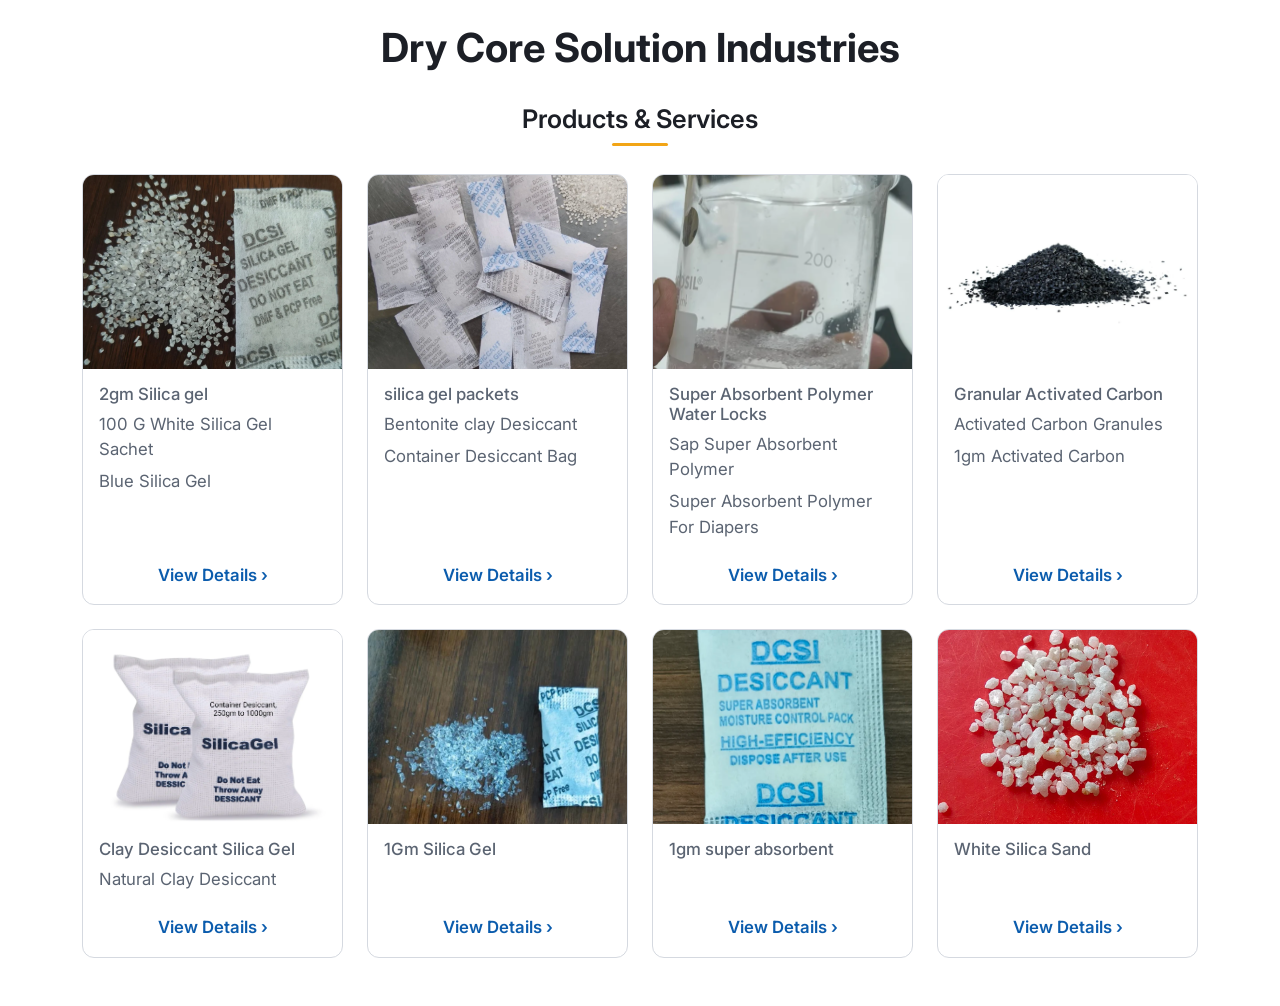
==== index.html @ 07a80e80 "full web" ====
<!DOCTYPE html>
<html lang="en">
<head>
  <meta charset="utf-8">
  <meta name="viewport" content="width=device-width, initial-scale=1">
  <title>Dry Core Solution Industries | Products &amp; Services</title>
  <meta name="description" content="Silica gel, super absorbent polymer, activated carbon and clay desiccant products from Dry Core Solution Industries.">
  <link rel="preconnect" href="https://fonts.googleapis.com"><link rel="preconnect" href="https://fonts.gstatic.com" crossorigin>
  <link href="https://fonts.googleapis.com/css2?family=Inter:wght@400;500;600;700&display=swap" rel="stylesheet">
  <link href="https://cdn.jsdelivr.net/npm/bootstrap@5.3.3/dist/css/bootstrap.min.css" rel="stylesheet">
  <link href="css/style.css" rel="stylesheet">
</head>
<body>
  <a class="visually-hidden-focusable skip-link" href="#products">Skip to products</a>
  <!-- Company name (simple centered heading, no navbar/header) -->
  <h1 class="company-name">Dry Core Solution Industries</h1>

  <main class="container pb-5">
    <section aria-labelledby="products-heading">
      <h2 id="products-heading" class="section-title">Products &amp; Services</h2>
      <!-- Product grid: 1 col mobile, 2 tablet, 3 laptop, 4 large desktop. Works without JavaScript. -->
      <div class="row g-3 g-md-4" id="products">
        <div class="col-12 col-sm-6 col-lg-4 col-xl-3">
          <article class="product-card h-100">
            <a class="product-card__media product-card__media--cover" href="product.html?id=1" tabindex="-1" aria-hidden="true">
              <img src="images/silica-gel-2gm.png" alt="2gm silica gel crystals beside a printed DCSI desiccant pouch" loading="lazy" width="800" height="600">
            </a>
            <div class="product-card__body">
              <h3 class="product-card__title">2gm Silica gel</h3>
              <ul class="card-also list-unstyled mb-0"><li>100 G White Silica Gel Sachet</li><li>Blue Silica Gel</li></ul>
              <a class="product-card__link" href="product.html?id=1">View Details <span aria-hidden="true">&rsaquo;</span><span class="visually-hidden"> of 2gm Silica gel</span></a>
            </div>
          </article>
        </div>
        <div class="col-12 col-sm-6 col-lg-4 col-xl-3">
          <article class="product-card h-100">
            <a class="product-card__media product-card__media--cover" href="product.html?id=2" tabindex="-1" aria-hidden="true">
              <img src="images/silica-gel-packets.png" alt="Pile of 1gm to 10gm non-woven silica gel desiccant packets" loading="lazy" width="800" height="600">
            </a>
            <div class="product-card__body">
              <h3 class="product-card__title">silica gel packets</h3>
              <ul class="card-also list-unstyled mb-0"><li>Bentonite clay Desiccant</li><li>Container Desiccant Bag</li></ul>
              <a class="product-card__link" href="product.html?id=2">View Details <span aria-hidden="true">&rsaquo;</span><span class="visually-hidden"> of silica gel packets</span></a>
            </div>
          </article>
        </div>
        <div class="col-12 col-sm-6 col-lg-4 col-xl-3">
          <article class="product-card h-100">
            <a class="product-card__media product-card__media--cover" href="product.html?id=3" tabindex="-1" aria-hidden="true">
              <img src="images/super-absorbent-polymer.png" alt="Beaker showing super absorbent polymer powder turning into gel" loading="lazy" width="800" height="600">
            </a>
            <div class="product-card__body">
              <h3 class="product-card__title">Super Absorbent Polymer Water Locks</h3>
              <ul class="card-also list-unstyled mb-0"><li>Sap Super Absorbent Polymer</li><li>Super Absorbent Polymer For Diapers</li></ul>
              <a class="product-card__link" href="product.html?id=3">View Details <span aria-hidden="true">&rsaquo;</span><span class="visually-hidden"> of Super Absorbent Polymer Water Locks</span></a>
            </div>
          </article>
        </div>
        <div class="col-12 col-sm-6 col-lg-4 col-xl-3">
          <article class="product-card h-100">
            <a class="product-card__media product-card__media--contain" href="product.html?id=4" tabindex="-1" aria-hidden="true">
              <img src="images/granular-activated-carbon.png" alt="Heap of black granular activated carbon" loading="lazy" width="800" height="600">
            </a>
            <div class="product-card__body">
              <h3 class="product-card__title">Granular Activated Carbon</h3>
              <ul class="card-also list-unstyled mb-0"><li>Activated Carbon Granules</li><li>1gm Activated Carbon</li></ul>
              <a class="product-card__link" href="product.html?id=4">View Details <span aria-hidden="true">&rsaquo;</span><span class="visually-hidden"> of Granular Activated Carbon</span></a>
            </div>
          </article>
        </div>
        <div class="col-12 col-sm-6 col-lg-4 col-xl-3">
          <article class="product-card h-100">
            <a class="product-card__media product-card__media--contain" href="product.html?id=5" tabindex="-1" aria-hidden="true">
              <img src="images/clay-desiccant-silica-gel.png" alt="Two white 250gm to 1000gm silica gel container desiccant bags" loading="lazy" width="800" height="600">
            </a>
            <div class="product-card__body">
              <h3 class="product-card__title">Clay Desiccant Silica Gel</h3>
              <ul class="card-also list-unstyled mb-0"><li>Natural Clay Desiccant</li></ul>
              <a class="product-card__link" href="product.html?id=5">View Details <span aria-hidden="true">&rsaquo;</span><span class="visually-hidden"> of Clay Desiccant Silica Gel</span></a>
            </div>
          </article>
        </div>
        <div class="col-12 col-sm-6 col-lg-4 col-xl-3">
          <article class="product-card h-100">
            <a class="product-card__media product-card__media--cover" href="product.html?id=6" tabindex="-1" aria-hidden="true">
              <img src="images/silica-gel-1gm.png" alt="1gm silica gel crystals beside a printed desiccant pouch" loading="lazy" width="800" height="600">
            </a>
            <div class="product-card__body">
              <h3 class="product-card__title">1Gm Silica Gel</h3>
              
              <a class="product-card__link" href="product.html?id=6">View Details <span aria-hidden="true">&rsaquo;</span><span class="visually-hidden"> of 1Gm Silica Gel</span></a>
            </div>
          </article>
        </div>
        <div class="col-12 col-sm-6 col-lg-4 col-xl-3">
          <article class="product-card h-100">
            <a class="product-card__media product-card__media--cover" href="product.html?id=7" tabindex="-1" aria-hidden="true">
              <img src="images/super-absorbent-1gm.png" alt="1gm blue-printed DCSI super absorbent desiccant pouch" loading="lazy" width="800" height="600">
            </a>
            <div class="product-card__body">
              <h3 class="product-card__title">1gm super absorbent</h3>
              
              <a class="product-card__link" href="product.html?id=7">View Details <span aria-hidden="true">&rsaquo;</span><span class="visually-hidden"> of 1gm super absorbent</span></a>
            </div>
          </article>
        </div>
        <div class="col-12 col-sm-6 col-lg-4 col-xl-3">
          <article class="product-card h-100">
            <a class="product-card__media product-card__media--cover" href="product.html?id=8" tabindex="-1" aria-hidden="true">
              <img src="images/white-silica-sand.png" alt="Pile of white silica sand grains on a red surface" loading="lazy" width="800" height="600">
            </a>
            <div class="product-card__body">
              <h3 class="product-card__title">White Silica Sand</h3>
              
              <a class="product-card__link" href="product.html?id=8">View Details <span aria-hidden="true">&rsaquo;</span><span class="visually-hidden"> of White Silica Sand</span></a>
            </div>
          </article>
        </div>
      </div>
    </section>
  </main>
  <script src="https://cdn.jsdelivr.net/npm/bootstrap@5.3.3/dist/js/bootstrap.bundle.min.js"></script>
  <script src="js/script.js"></script>
</body>
</html>
---- css/style.css ----
/* ===== 1. Tokens ===== */
:root{
  --brand:#0b3c5d; --brand-dark:#082b43; --accent:#f2a516; --accent-dark:#d98f08; --link:#0b5cad;
  --ink:#1c1f26; --muted:#5b6472; --line:#d5d9e0; --bg:#fff;
  --radius:.75rem;
  --fs-company:clamp(1.5rem,1.1rem + 2.2vw,2.5rem);
  --fs-title:clamp(1.4rem,1.1rem + 1.4vw,2rem);
  --fs-body:clamp(.95rem,.9rem + .25vw,1.05rem);
}
/* ===== 2. Base ===== */
html{-webkit-text-size-adjust:100%}
body{font-family:"Inter",system-ui,-apple-system,"Segoe UI",Roboto,Arial,sans-serif;color:var(--ink);background:var(--bg);font-size:var(--fs-body);overflow-x:hidden}
img{max-width:100%;height:auto}
a:focus-visible,.btn:focus-visible{outline:3px solid var(--accent);outline-offset:3px}
.skip-link{position:absolute;left:.5rem;top:.5rem;z-index:10;background:#fff;padding:.5rem 1rem}
/* ===== 3. Company name (top, centered, not a navbar) ===== */
.company-name{font-size:var(--fs-company);font-weight:700;text-align:center;margin:0;padding:1.5rem 1rem 1rem;line-height:1.2;overflow-wrap:anywhere}
.section-title{font-size:clamp(1.15rem,1rem + .8vw,1.6rem);font-weight:600;text-align:center;margin:1rem 0 1.75rem}
.section-title::after{content:"";display:block;width:3.5rem;height:.2rem;margin:.5rem auto 0;background:var(--accent);border-radius:2px}
/* ===== 4. Listing cards ===== */
.product-card{display:flex;flex-direction:column;border:1px solid var(--line);border-radius:var(--radius);overflow:hidden;background:#fff}
.product-card__media{display:block;aspect-ratio:4/3;background:#fff;overflow:hidden}
.product-card__media img{width:100%;height:100%;display:block}
.product-card__media--cover img{object-fit:cover}
.product-card__media--contain img{object-fit:contain}
.product-card__body{display:flex;flex-direction:column;flex:1;padding:.9rem 1rem 1rem}
.product-card__title{font-size:1.05rem;font-weight:500;color:var(--muted);margin:0 0 .5rem;overflow-wrap:anywhere}
.card-also{color:var(--muted);font-size:1.05rem}
.card-also li{margin-bottom:.45rem;overflow-wrap:anywhere}
.product-card__link{margin-top:auto;padding-top:1rem;text-align:center;color:var(--link);font-weight:600;text-decoration:none}
.product-card__link:hover{text-decoration:underline}
/* ===== 5. Detail page ===== */
.back-link{display:inline-block;margin:.5rem 0 1.25rem;color:var(--link);font-weight:600;text-decoration:none}
.back-link:hover{text-decoration:underline}
.detail-media{border:1px solid var(--line);border-radius:var(--radius);padding:1rem;display:flex;justify-content:center;align-items:center;background:#fff}
.detail-media img{width:100%;max-width:34rem;max-height:32rem;object-fit:contain;display:block;margin:0 auto}
.detail-title{font-size:var(--fs-title);font-weight:700;margin:0 0 .25rem;overflow-wrap:anywhere}
.price-line{margin:0 0 .5rem}
.price{font-size:1.6rem;font-weight:600}
.unit{color:var(--muted);font-size:.95rem}
.latest-price{margin-left:.75rem;color:var(--link);font-weight:500}
.moq{color:var(--muted);margin-bottom:.75rem}.moq strong{color:var(--ink)}
.spec-wrap{border:1px solid var(--line);border-radius:.4rem}
.spec-table th,.spec-table td{padding:.8rem 1rem;vertical-align:top;border-color:var(--line)}
.spec-table th{width:42%;color:var(--muted);font-weight:500;background:transparent}
.spec-table td{font-weight:600;overflow-wrap:anywhere}
.detail-desc{color:var(--muted);margin:1rem 0 1.25rem}
.interested{color:var(--muted)}
/* ===== 6. Buttons (pill shaped, navy + amber) ===== */
.btn-call,.btn-quote,.btn-photos{display:inline-flex;align-items:center;justify-content:center;gap:.5rem;font-weight:600;border-radius:999px;padding:.7rem 1.6rem;border:2px solid transparent;transition:background-color .15s,color .15s,transform .15s}
.btn-call{background:var(--brand);color:#fff;box-shadow:0 .4rem 1rem rgba(11,60,93,.25)}
.btn-call:hover,.btn-call:focus{background:var(--brand-dark);color:#fff;transform:translateY(-1px)}
.btn-quote{background:var(--accent);color:#1c1f26}
.btn-quote:hover,.btn-quote:focus{background:var(--accent-dark);color:#1c1f26}
.btn-photos{background:#fff;color:var(--brand);border-color:var(--brand);padding:.55rem 1.3rem}
.btn-photos:hover,.btn-photos:focus{background:var(--brand);color:#fff}
.cta-row{display:flex;flex-wrap:wrap;gap:.75rem;justify-content:center}
/* ===== 7. Responsive tweaks ===== */
@media (max-width:575.98px){
  .spec-table th,.spec-table td{padding:.65rem .75rem}
  .spec-table th{width:45%}
  .cta-row .btn{flex:1 1 100%;justify-content:center}
  .latest-price{display:inline-block;margin:.25rem 0 0}
}
@media (min-width:992px){.cta-row{justify-content:flex-start}.detail-media{position:sticky;top:1rem}}
@media (prefers-reduced-motion:reduce){*{transition:none!important;scroll-behavior:auto!important}}
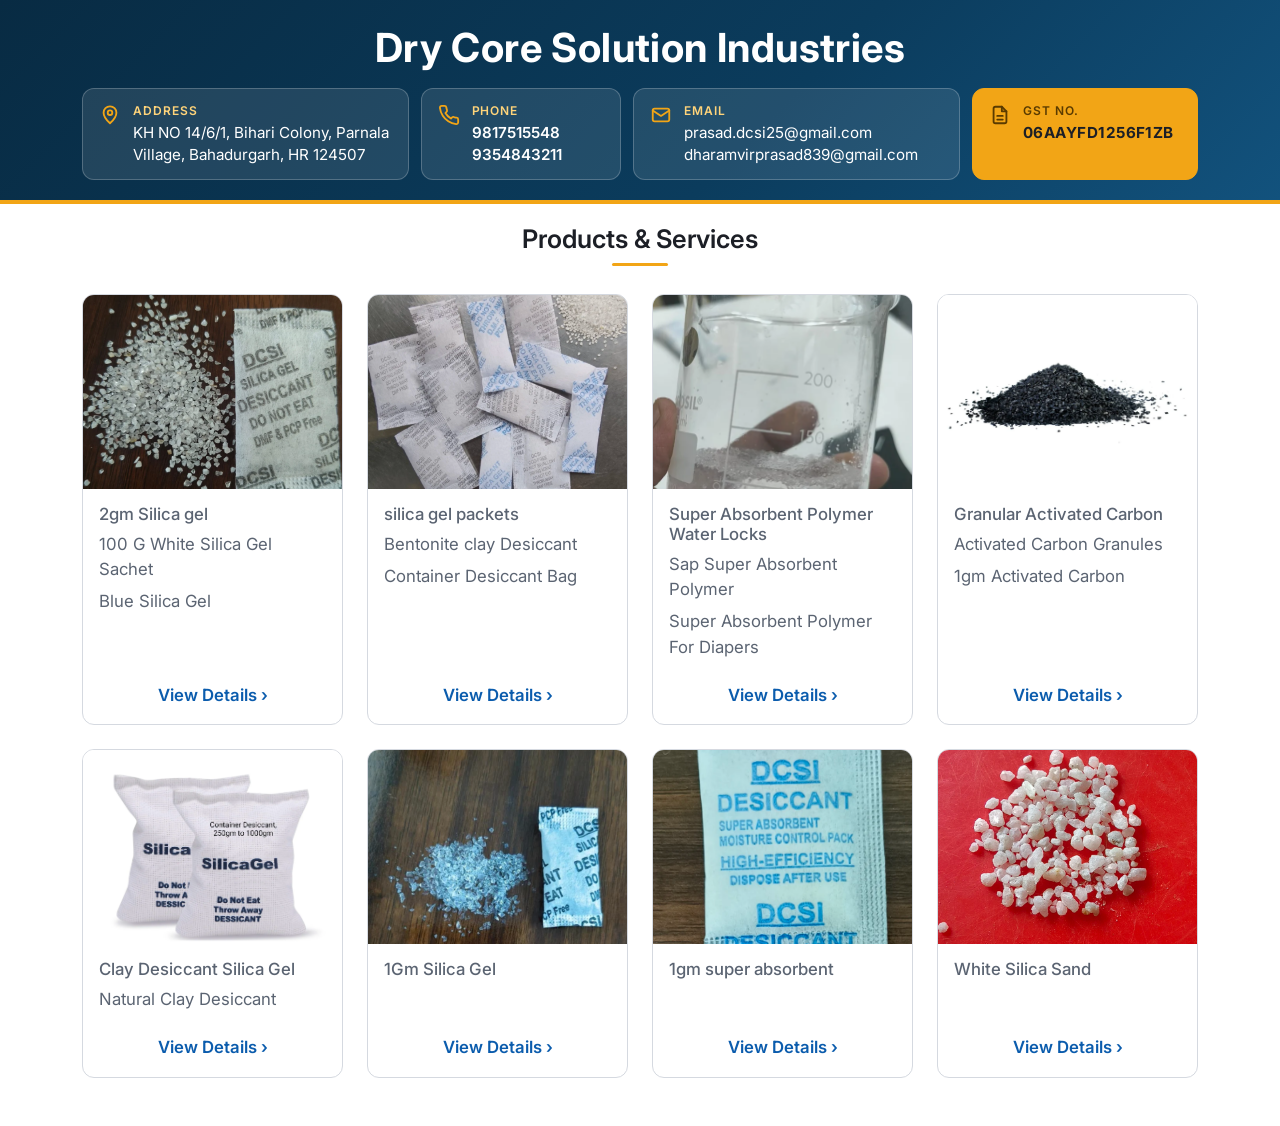
==== commit 0bcbd8e6: "v2" ====
--- a/index.html
+++ b/index.html
@@ -12,8 +12,18 @@
 </head>
 <body>
   <a class="visually-hidden-focusable skip-link" href="#products">Skip to products</a>
-  <!-- Company name (simple centered heading, no navbar/header) -->
-  <h1 class="company-name">Dry Core Solution Industries</h1>
+  <!-- Top band: company name + contact details (not a navbar) -->
+  <div class="top-band">
+    <h1 class="company-name">Dry Core Solution Industries</h1>
+    <section class="container" aria-label="Company contact details">
+      <ul class="contact-grid list-unstyled">
+        <li class="contact-item"><svg class="contact-icon" width="22" height="22" viewBox="0 0 24 24" fill="none" stroke="currentColor" stroke-width="2" stroke-linecap="round" stroke-linejoin="round" aria-hidden="true"><path d="M12 21s7-6.2 7-11.5A7 7 0 0 0 5 9.5C5 14.8 12 21 12 21z"/><circle cx="12" cy="9.5" r="2.5"/></svg><div><span class="contact-label">Address</span><address class="contact-value mb-0">KH NO 14/6/1, Bihari Colony, Parnala Village, Bahadurgarh, HR 124507</address></div></li>
+        <li class="contact-item"><svg class="contact-icon" width="22" height="22" viewBox="0 0 24 24" fill="none" stroke="currentColor" stroke-width="2" stroke-linecap="round" stroke-linejoin="round" aria-hidden="true"><path d="M22 16.9v3a2 2 0 0 1-2.2 2 19.8 19.8 0 0 1-8.6-3.1 19.5 19.5 0 0 1-6-6A19.8 19.8 0 0 1 2.1 4.2 2 2 0 0 1 4.1 2h3a2 2 0 0 1 2 1.7c.1 1 .4 1.9.7 2.8a2 2 0 0 1-.5 2.1L8.1 9.9a16 16 0 0 0 6 6l1.3-1.3a2 2 0 0 1 2.1-.4c.9.3 1.8.6 2.8.7a2 2 0 0 1 1.7 2z"/></svg><div><span class="contact-label">Phone</span><span class="contact-value"><a href="tel:+919817515548">9817515548</a><br><a href="tel:+919354843211">9354843211</a></span></div></li>
+        <li class="contact-item"><svg class="contact-icon" width="22" height="22" viewBox="0 0 24 24" fill="none" stroke="currentColor" stroke-width="2" stroke-linecap="round" stroke-linejoin="round" aria-hidden="true"><rect x="3" y="5" width="18" height="14" rx="2"/><path d="m3 7 9 6 9-6"/></svg><div><span class="contact-label">Email</span><span class="contact-value">prasad.dcsi25@gmail.com<br>dharamvirprasad839@gmail.com</span></div></li>
+        <li class="contact-item contact-item--gst"><svg class="contact-icon" width="22" height="22" viewBox="0 0 24 24" fill="none" stroke="currentColor" stroke-width="2" stroke-linecap="round" stroke-linejoin="round" aria-hidden="true"><path d="M14 3H7a2 2 0 0 0-2 2v14a2 2 0 0 0 2 2h10a2 2 0 0 0 2-2V8z"/><path d="M14 3v5h5M9 13h6M9 17h6"/></svg><div><span class="contact-label">GST No.</span><span class="contact-value">06AAYFD1256F1ZB</span></div></li>
+      </ul>
+    </section>
+  </div>
 
   <main class="container pb-5">
     <section aria-labelledby="products-heading">
--- a/css/style.css
+++ b/css/style.css
@@ -14,9 +14,24 @@
 a:focus-visible,.btn:focus-visible{outline:3px solid var(--accent);outline-offset:3px}
 .skip-link{position:absolute;left:.5rem;top:.5rem;z-index:10;background:#fff;padding:.5rem 1rem}
 /* ===== 3. Company name (top, centered, not a navbar) ===== */
-.company-name{font-size:var(--fs-company);font-weight:700;text-align:center;margin:0;padding:1.5rem 1rem 1rem;line-height:1.2;overflow-wrap:anywhere}
-.section-title{font-size:clamp(1.15rem,1rem + .8vw,1.6rem);font-weight:600;text-align:center;margin:1rem 0 1.75rem}
+.company-name{font-size:var(--fs-company);font-weight:700;text-align:center;margin:0;padding:1.5rem 1rem 1rem;line-height:1.2;overflow-wrap:anywhere;color:#fff;letter-spacing:.01em}
+.section-title{font-size:clamp(1.15rem,1rem + .8vw,1.6rem);font-weight:600;text-align:center;margin:.5rem 0 1.75rem}
 .section-title::after{content:"";display:block;width:3.5rem;height:.2rem;margin:.5rem auto 0;background:var(--accent);border-radius:2px}
+/* ===== 3b. Top band with contact details ===== */
+.top-band{background:linear-gradient(135deg,var(--brand-dark),var(--brand) 60%,#12527d);border-bottom:.3rem solid var(--accent);padding-bottom:1.25rem;margin-bottom:1.25rem}
+.contact-grid{display:grid;grid-template-columns:1fr;gap:.75rem;margin:0}
+.contact-item{display:flex;align-items:flex-start;gap:.75rem;background:rgba(255,255,255,.1);border:1px solid rgba(255,255,255,.22);border-radius:var(--radius);padding:.8rem 1rem;color:#fff;min-width:0}
+.contact-icon{flex:none;color:var(--accent);margin-top:.15rem}
+.contact-label{display:block;font-size:.75rem;text-transform:uppercase;letter-spacing:.08em;color:#ffd47a;font-weight:600;margin-bottom:.15rem}
+.contact-value{display:block;font-size:.95rem;font-style:normal;line-height:1.45;overflow-wrap:anywhere}
+.contact-value a{color:#fff;text-decoration:none;font-weight:600}
+.contact-value a:hover{text-decoration:underline}
+.contact-item--gst{background:var(--accent);border-color:var(--accent);color:#1c1f26}
+.contact-item--gst .contact-icon,.contact-item--gst .contact-label{color:#5a3b00}
+.contact-item--gst .contact-value{font-weight:700;letter-spacing:.03em}
+@media (min-width:576px){.contact-grid{grid-template-columns:repeat(2,1fr)}}
+@media (min-width:1200px){.contact-grid{grid-template-columns:1.3fr .8fr 1.3fr .9fr}}
+
 /* ===== 4. Listing cards ===== */
 .product-card{display:flex;flex-direction:column;border:1px solid var(--line);border-radius:var(--radius);overflow:hidden;background:#fff}
 .product-card__media{display:block;aspect-ratio:4/3;background:#fff;overflow:hidden}
